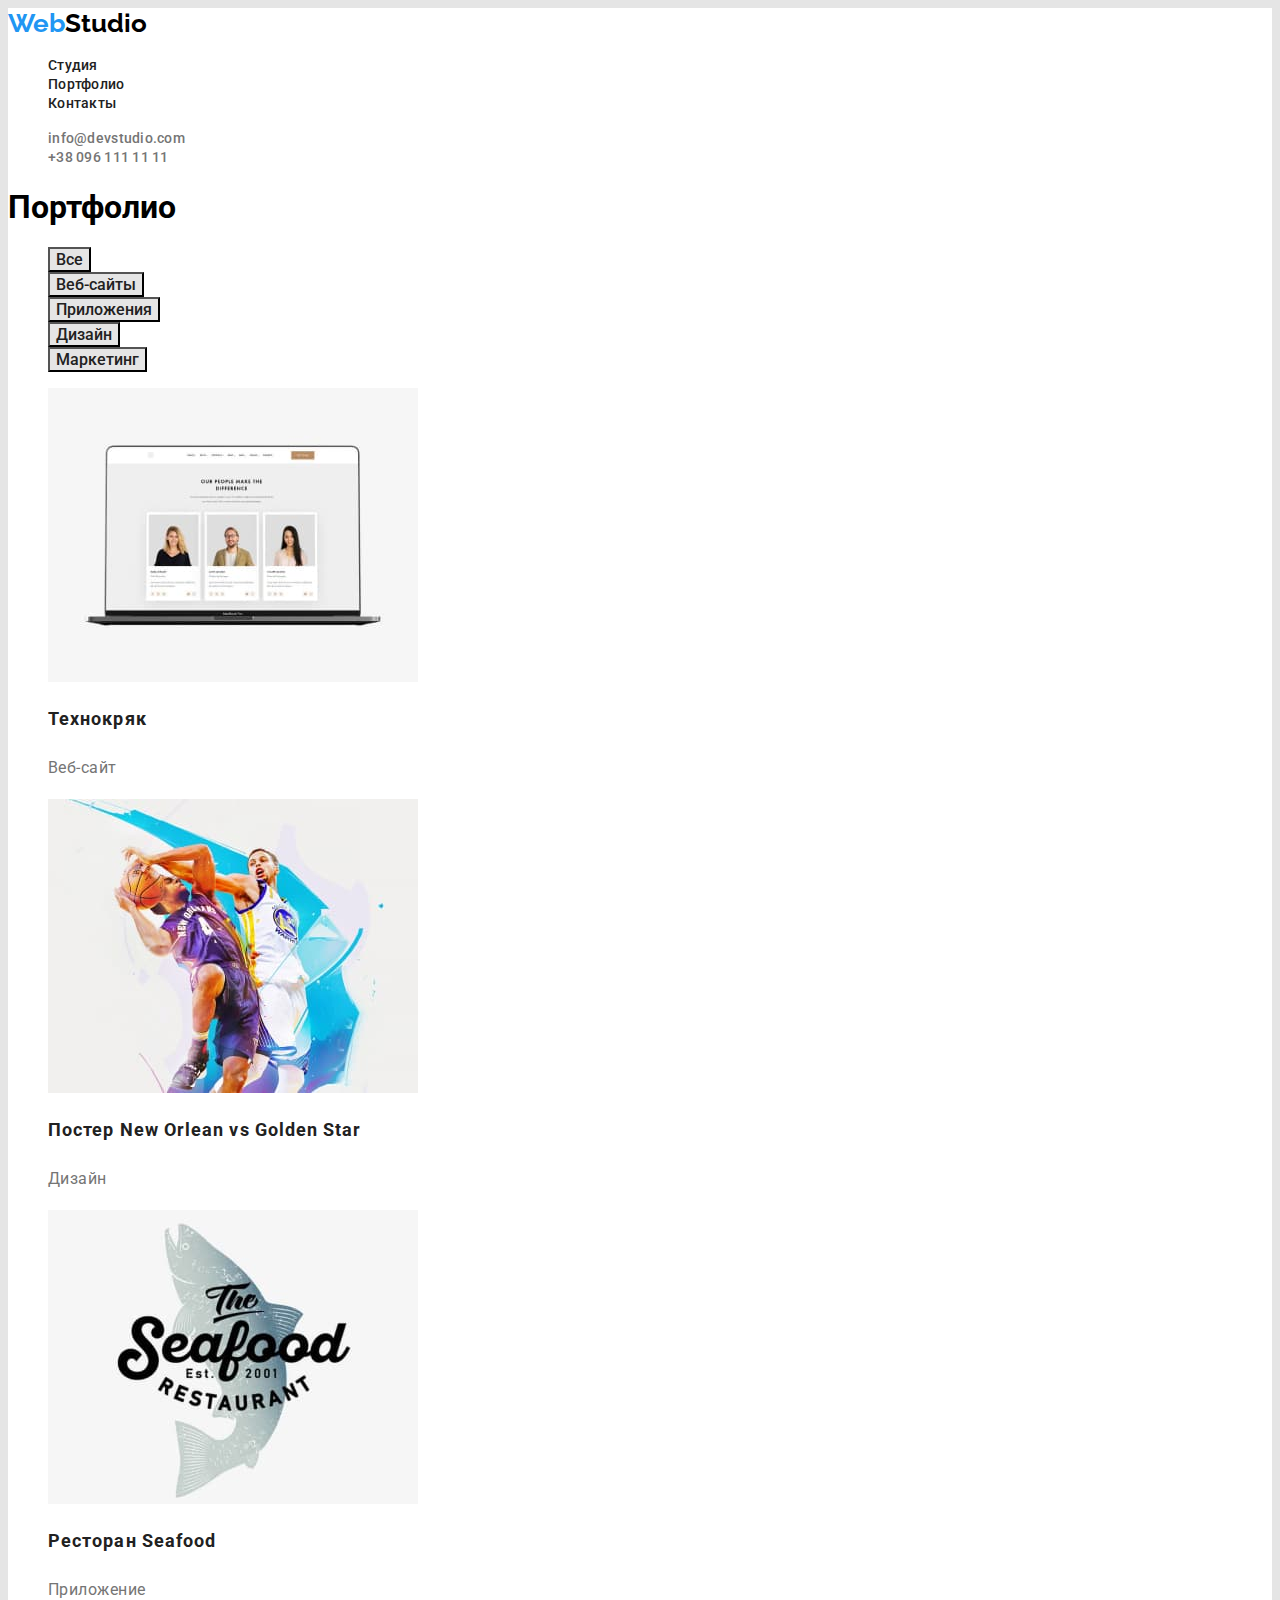
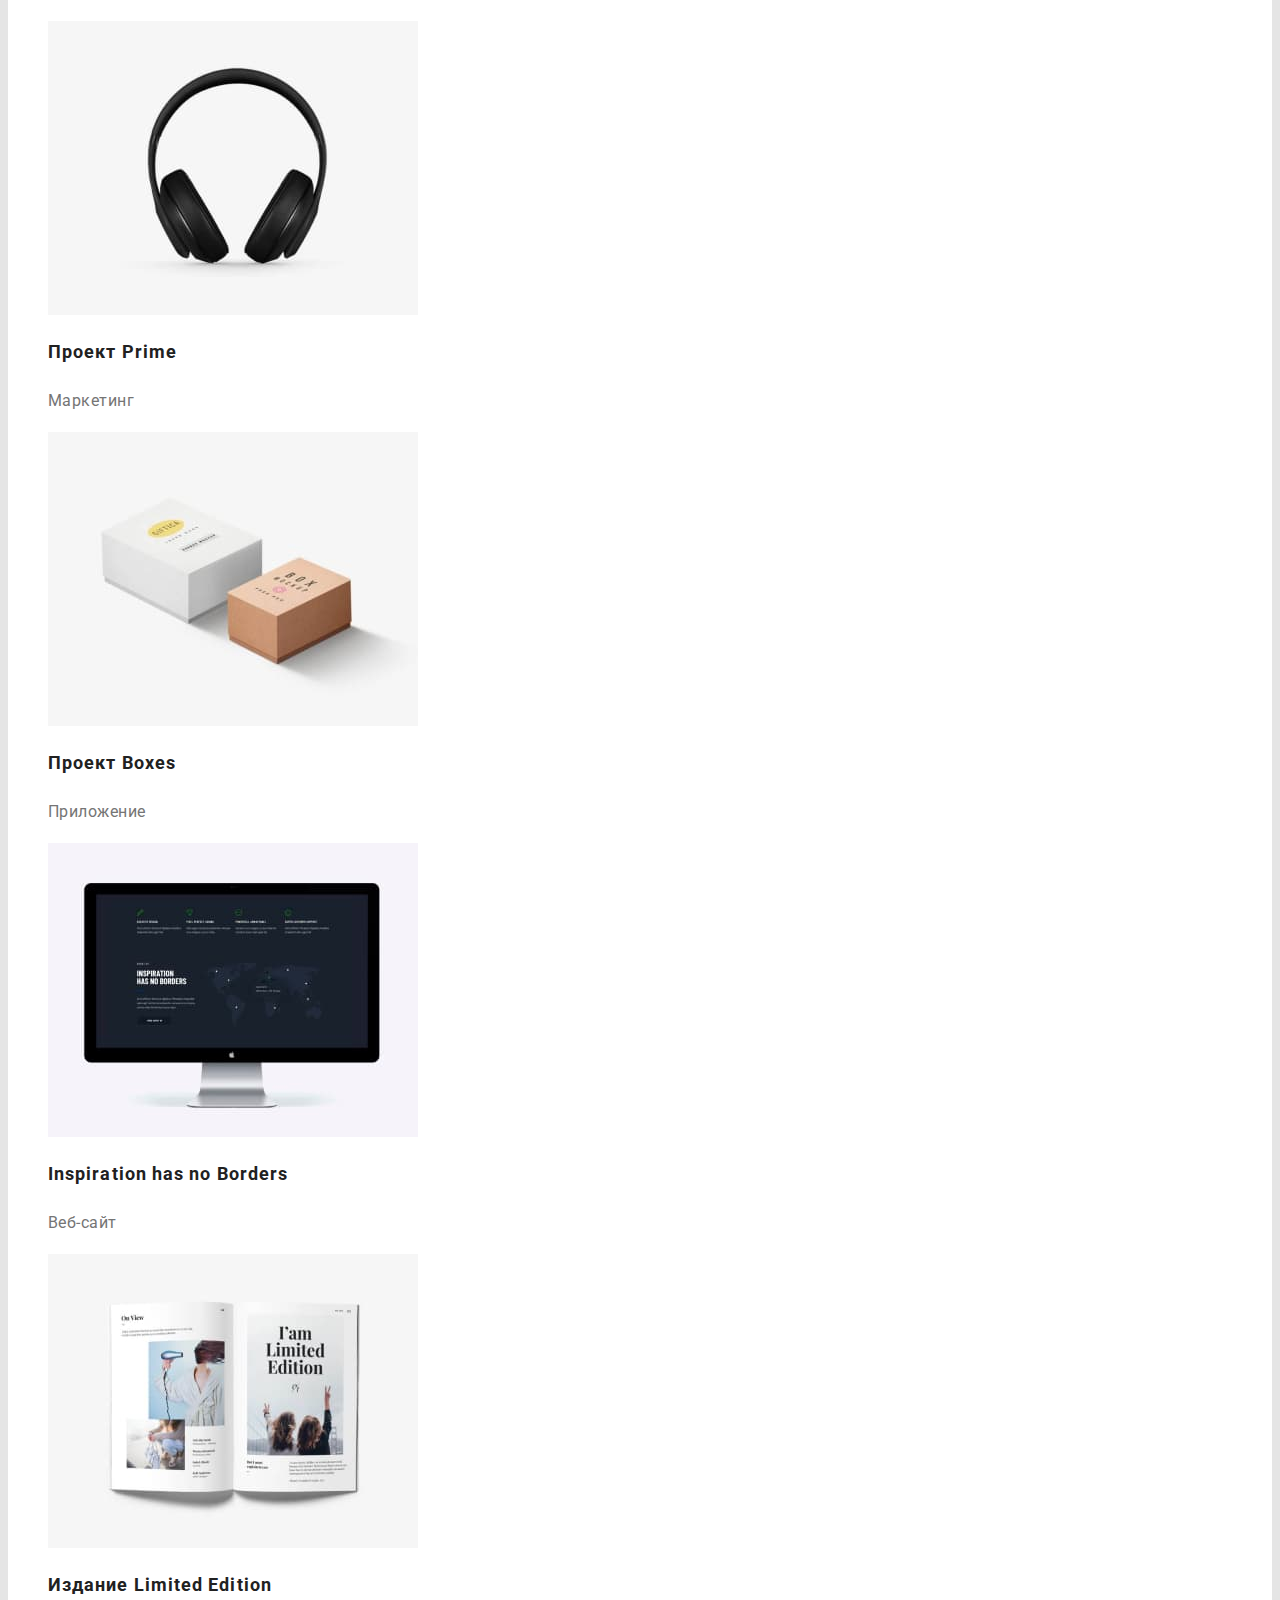
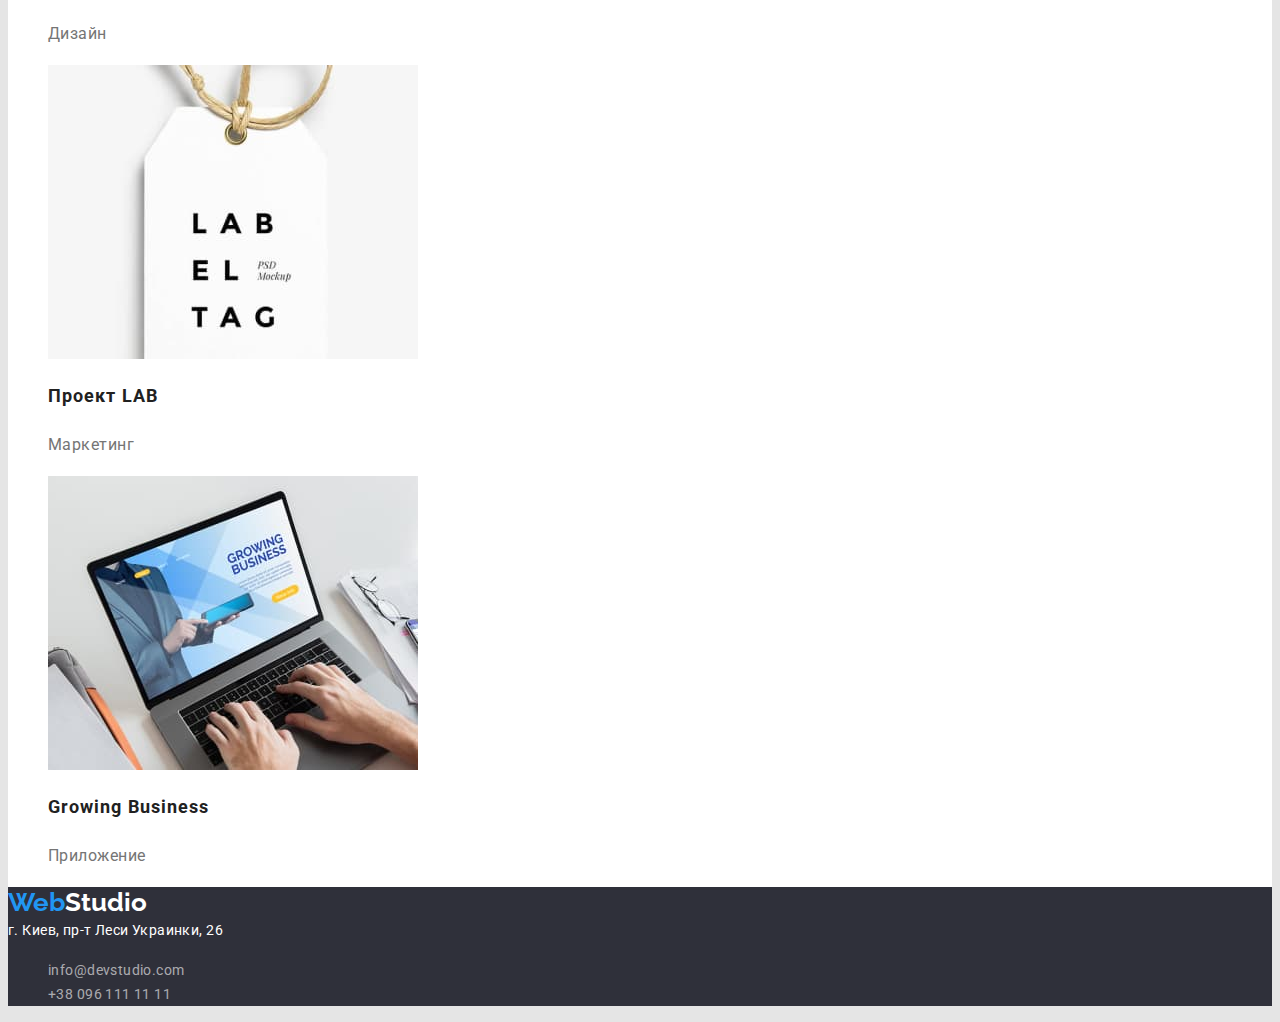
==== portfolio.html @ 90ba11d6 "hw-3" ====
<!DOCTYPE html>
<html lang="ru">

<head>
    <meta charset="UTF-8">
    <meta http-equiv="X-UA-Compatible" content="IE=edge">
    <meta name="viewport" content="width=device-width, initial-scale=1.0">
    <link rel="preconnect" href="https://fonts.googleapis.com">
    <link rel="preconnect" href="https://fonts.gstatic.com" crossorigin>
    <link href="https://fonts.googleapis.com/css2?family=Raleway:wght@700&family=Roboto:wght@400;500;700;900&display=swap"
        rel="stylesheet">
    <link rel="stylesheet" href="./css/styles.css">
    <title>Portfolio</title>
</head>

<body>

    <header>
        <nav>
            <a class="logo" href="./index.html">Web<span class="logo-1">Studio</span></a>

            <ul class="nav">
                <li> <a class="nav-link" href="./index.html">Студия</a> </li>
                <li> <a class="nav-link" href="./portfolio.html">Портфолио</a> </li>
                <li> <a class="nav-link" href="">Контакты</a> </li>
            </ul>
        </nav>

        <ul>
            <li>
                <a class="head-contacts" href="mailto:info@devstudio.com">info@devstudio.com</a>
            </li>
            <li>
                <a class="head-contacts" href="tel:+380961111111">+38 096 111 11 11</a>
            </li>
        </ul>
    </header>

    <main>
        <section>
            <h1>Портфолио</h1>
            
            <!-- Фильтры -->
            <ul>
                <li>
                    <button class="filter-btn" type="button">Все</button>
                </li>
                <li>
                    <button class="filter-btn" type="button">Веб-сайты</button>
                </li>
                <li>
                    <button class="filter-btn" type="button">Приложения</button>
                </li>
                <li>
                    <button class="filter-btn" type="button">Дизайн</button>
                </li>
                <li>
                    <button class="filter-btn" type="button">Маркетинг</button>
                </li>
            </ul>
            
            <!-- Список работ -->
            <ul>
                <li>
                    <img src="./img/project-1.jpg" alt="Технокряк" width="370">
                    <h2 class="port-title">Технокряк</h2>
                    <p class="port-text">Веб-сайт</p>
                </li>
                <li>
                    <img src="./img/project-2.jpg" alt="Постер New Orlean vs Golden Star" width="370">
                    <h2 class="port-title">Постер New Orlean vs Golden Star</h2>
                    <p class="port-text">Дизайн</p>
                </li>
                <li>
                    <img src="./img/project-3.jpg" alt="Ресторан Seafood" width="370">
                    <h2 class="port-title">Ресторан Seafood</h2>
                    <p class="port-text">Приложение</p>
                </li>
                <li>
                    <img src="./img/project-4.jpg" alt="Проект Prime" width="370">
                    <h2 class="port-title">Проект Prime</h2>
                    <p class="port-text">Маркетинг</p>
                </li>
                <li>
                    <img src="./img/project-5.jpg" alt="Проект Boxes" width="370">
                    <h2 class="port-title">Проект Boxes</h2>
                    <p class="port-text">Приложение</p>
                </li>
                <li>
                    <img src="./img/project-6.jpg" alt="Inspiration has no Borders" width="370">
                    <h2 class="port-title">Inspiration has no Borders</h2>
                    <p class="port-text">Веб-сайт</p>
                </li>
                <li>
                    <img src="./img/project-7.jpg" alt="Издание Limited Edition" width="370">
                    <h2 class="port-title">Издание Limited Edition</h2>
                    <p class="port-text">Дизайн</p>
                </li>
                <li>
                    <img src="./img/project-8.jpg" alt="Проект LAB" width="370">
                    <h2 class="port-title">Проект LAB</h2>
                    <p class="port-text">Маркетинг</p>
                </li>
                <li>
                    <img src="./img/project-9.jpg" alt="Growing Business" width="370">
                    <h2 class="port-title">Growing Business</h2>
                    <p class="port-text">Приложение</p>
                </li>
            </ul>
        </section>
    </main>

    <footer>
        <a class="logo" href="">Web<span class="logo-2">Studio</span></a>
        <address class="foot-adr">
            г. Киев, пр-т Леси Украинки, 26
        </address>
        <ul>
            <li>
                <a class="foot-cont" href="mailto:info@devstudio.com">info@devstudio.com</a>
            </li>
            <li>
                <a class="foot-cont" href="tel:+380961111111">+38 096 111 11 11</a>
            </li>
        </ul>
    </footer>

</body>

</html>
---- css/styles.css ----
/* Основные цвета:
- Задний фон - #e5e5e5
- Передний фон - #F5F4FA
- Шапка, текст на баннер, адрес, лого в футере - #FFFFFF
- Футер - #2F303A
- Основной текст - #757575
- Текст кнопок, подзаголовков - #212121
- Активные кнопки, лого - #2196F3
- Лого в шапке #000000
- Контакты в футере - rgba(255, 255, 255, 0,6)
*/

:root {
  --background-color: #e5e5e5;
  --foreground-color: #f5f4fa;
  --header-color: #ffffff;
  --footer-color: #2f303a;
  --text-1-color: #757575;
  --text-2-color: #212121;
  --active-btn-color: #2196f3;
  --logo-color: #000000;
}
html {
  background-color: var(--background-color);
}
body {
  background-color: var(--header-color);
  font-family: Roboto, sans-serif;
}

ul {
  list-style: none;
}

/* ШАПКА */

header {
  background-color: var(--header-color);
}

/* logo */

.logo {
  color: var(--active-btn-color);
  font-family: raleway;
  font-weight: 700;
  font-size: 26px;
  text-decoration: none;
  line-height: 1.2;
}

.logo-1 {
  color: var(--logo-color);
}

.logo-2 {
  color: var(--header-color);
}

/* nav */
.nav-link {
  font-weight: 500;
  font-size: 14px;
  line-height: 16px;
  letter-spacing: 0.02em;
  color: var(--text-2-color);
  text-decoration: none;
}
.nav-link:hover,
.nav-link:focus {
  color: var(--active-btn-color);
}

/* contacts */
.head-contacts {
  font-weight: 500;
  font-size: 14px;
  line-height: 16px;
  letter-spacing: 0.02em;
  text-decoration: none;
  color: var(--text-1-color);
}

.head-contacts:hover,
.head-contacts:focus {
  color: var(--active-btn-color);
}

/* БАННЕР */
.main {
  background-color: #2f303a;
}

.main-title {
  font-weight: 900;
  font-size: 44px;
  line-height: 60px;
  text-align: center;
  letter-spacing: 0.06em;
  text-transform: uppercase;
  color: var(--header-color);
}

.main-title-btn {
  font-family: Roboto;
  font-weight: 700;
  font-size: 16px;
  line-height: 30px;
  letter-spacing: 0.06em;
  color: #ffffff;
  background-color: #2196f3;
}

/* Чем мы лучше */

.title-2 {
  font-weight: 700;
  font-size: 36px;
  line-height: 42px;
  text-align: center;
  letter-spacing: 0.03em;
  color: #212121;
}

.title-3 {
  font-weight: 700;
  font-size: 14px;
  line-height: 16px;
  letter-spacing: 0.03em;
  text-transform: uppercase;
  color: #212121;
}

.text-1 {
  font-size: 14px;
  line-height: 24px;
  letter-spacing: 0.03em;
  color: rgba(117, 117, 117, 1);
}

/* КОМАНДА */
.team {
  background-color: var(--foreground-color);
}
.name {
  font-weight: 500;
  font-size: 16px;
  line-height: 19px;
  letter-spacing: 0.03em;
  color: #212121;
}

.prof {
  font-size: 16px;
  line-height: 19px;
  letter-spacing: 0.03em;
  color: rgba(117, 117, 117, 1);
}

/* ФУТЕР */
footer {
  background-color: var(--footer-color);
}
.foot-adr {
  font-size: 14px;
  line-height: 24px;
  letter-spacing: 0.03em;
  font-style: normal;
  color: #ffffff;
}

.foot-cont {
  font-size: 14px;
  line-height: 24px;
  letter-spacing: 0.03em;
  text-decoration: none;
  color: rgba(255, 255, 255, 0.6);
}

/* ПОРТФОЛИО */

.filter-btn {
  background-color: var(--background-color);
  color: var(--text-2-color);
  font-family: inherit;
  font-weight: 500;
  font-size: 16px;
}

.filter-btn:focus,
.filter-btn:hover {
  background-color: var(--active-btn-color);
  color: var(--header-color);
}
.port-title {
  font-weight: 700;
  font-size: 18px;
  line-height: 36px;
  letter-spacing: 0.06em;
  color: #212121;
}
.port-text {
  font-size: 16px;
  line-height: 30px;
  letter-spacing: 0.03em;
  color: #757575;
}
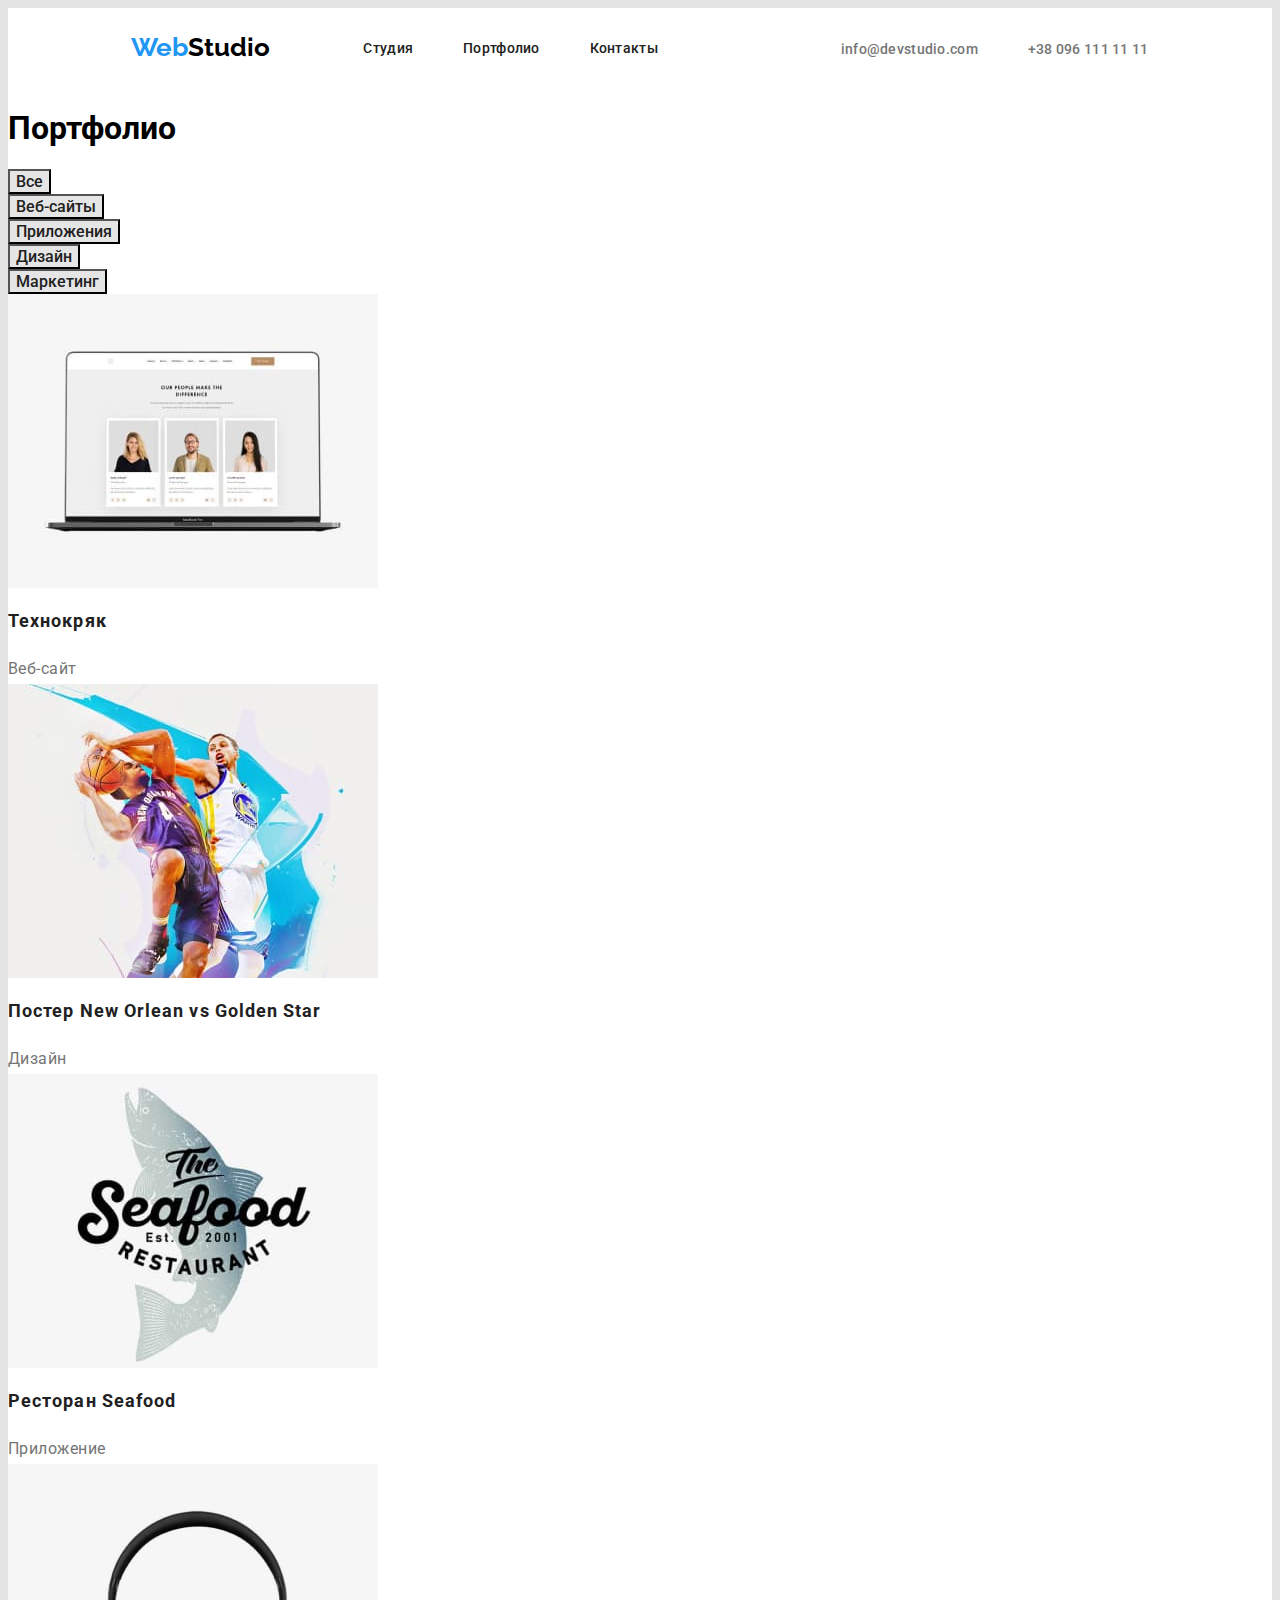
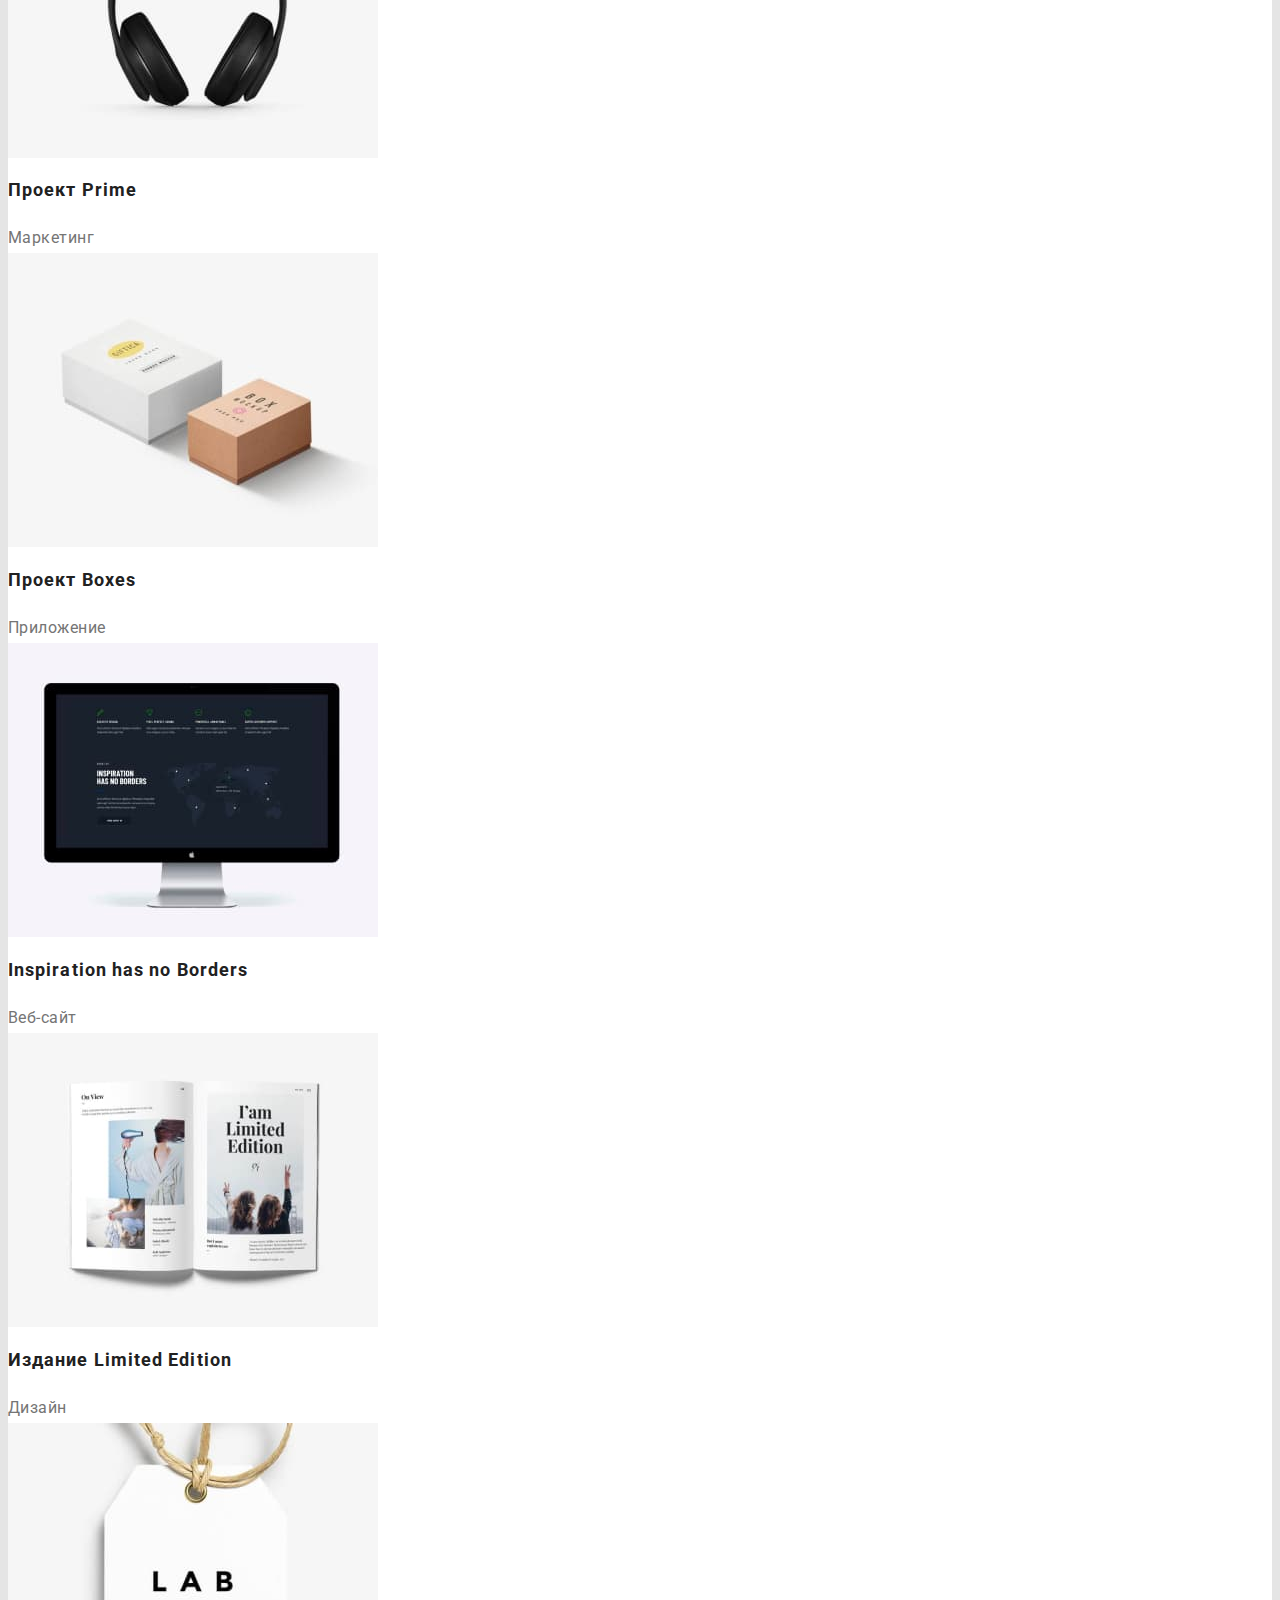
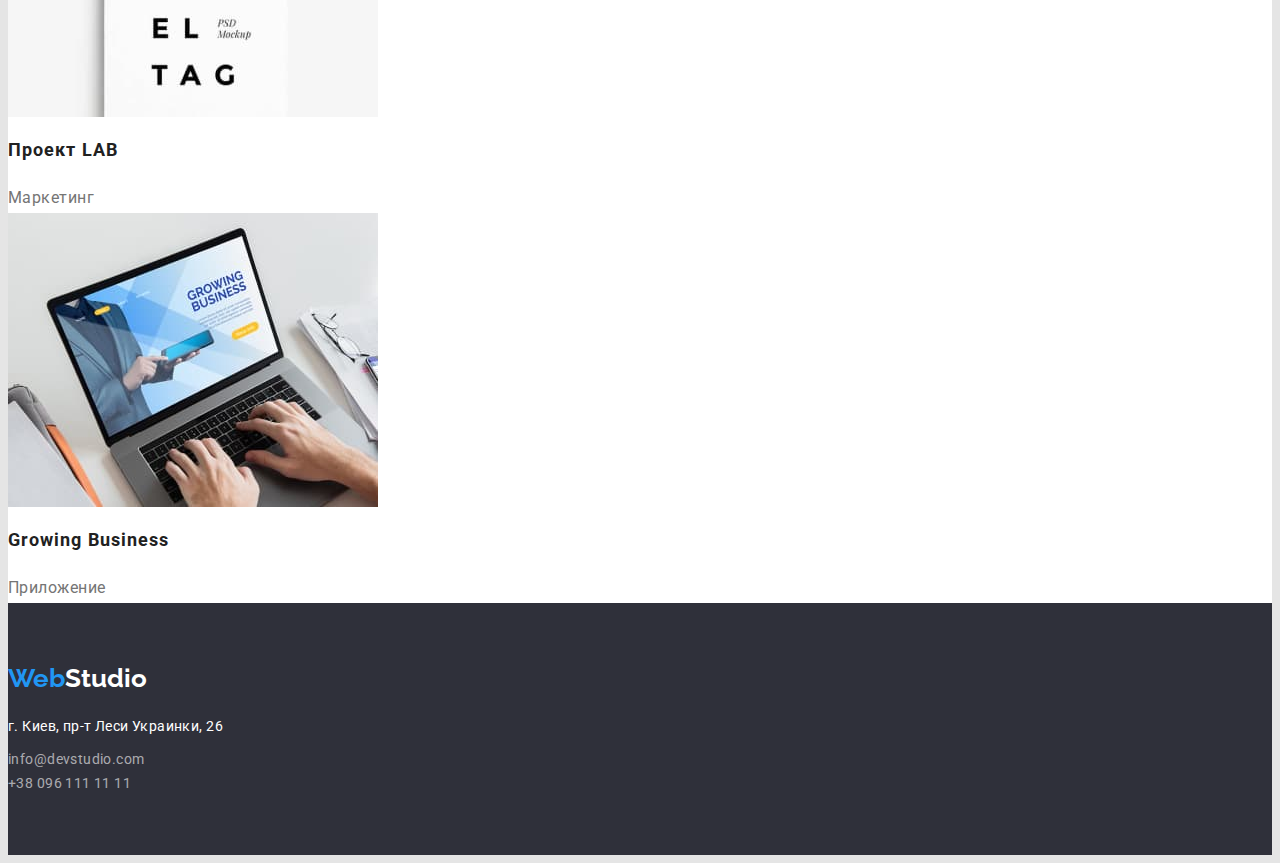
==== commit 11512852: "+index css" ====
--- a/portfolio.html
+++ b/portfolio.html
@@ -16,24 +16,26 @@
 <body>
 
     <header>
-        <nav>
-            <a class="logo" href="./index.html">Web<span class="logo-1">Studio</span></a>
+        <div class="container main-nav">
+            <nav class="head-nav">
+                <a class="logo" href="./index.html">Web<span class="logo-1">Studio</span></a>
 
-            <ul class="nav">
-                <li> <a class="nav-link" href="./index.html">Студия</a> </li>
-                <li> <a class="nav-link" href="./portfolio.html">Портфолио</a> </li>
-                <li> <a class="nav-link" href="">Контакты</a> </li>
+                <ul class="nav">
+                    <li> <a class="nav-link" href="./index.html">Студия</a> </li>
+                    <li> <a class="nav-link" href="./portfolio.html">Портфолио</a> </li>
+                    <li> <a class="nav-link" href="">Контакты</a> </li>
+                </ul>
+            </nav>
+
+            <ul class="contacts">
+                <li>
+                    <a class="head-contacts" href="mailto:info@devstudio.com">info@devstudio.com</a>
+                </li>
+                <li>
+                    <a class="head-contacts" href="tel:+380961111111">+38 096 111 11 11</a>
+                </li>
             </ul>
-        </nav>
-
-        <ul>
-            <li>
-                <a class="head-contacts" href="mailto:info@devstudio.com">info@devstudio.com</a>
-            </li>
-            <li>
-                <a class="head-contacts" href="tel:+380961111111">+38 096 111 11 11</a>
-            </li>
-        </ul>
+        </div>
     </header>
 
     <main>
--- a/css/styles.css
+++ b/css/styles.css
@@ -30,6 +30,33 @@
 
 ul {
   list-style: none;
+  padding: 0px;
+  margin: 0px;
+}
+
+.section {
+  padding-top: 94px;
+  padding-bottom: 94px;
+}
+
+.container {
+  margin-left: auto;
+  margin-right: auto;
+
+  padding-left: 15px;
+  padding-right: 15px;
+
+  width: 1200px;
+}
+
+img {
+  display: block;
+  max-width: 100%;
+  height: auto;
+}
+
+p {
+  margin: 0;
 }
 
 /* ШАПКА */
@@ -38,9 +65,17 @@
   background-color: var(--header-color);
 }
 
+.main-nav {
+  display: flex;
+  align-items: center;
+  justify-content: space-around;
+}
+
 /* logo */
 
 .logo {
+  /* margin-left: 215px; */
+
   color: var(--active-btn-color);
   font-family: raleway;
   font-weight: 700;
@@ -58,7 +93,22 @@
 }
 
 /* nav */
+.head-nav {
+  display: flex;
+  align-items: center;
+}
+.nav {
+  display: flex;
+  margin-top: 0;
+  margin-bottom: 0;
+  margin-left: 93px;
+}
+
 .nav-link {
+  display: block;
+  padding-top: 32px;
+  padding-bottom: 32px;
+
   font-weight: 500;
   font-size: 14px;
   line-height: 16px;
@@ -66,12 +116,22 @@
   color: var(--text-2-color);
   text-decoration: none;
 }
+
 .nav-link:hover,
 .nav-link:focus {
   color: var(--active-btn-color);
 }
 
+.nav li:not(:last-child),
+.contacts li:not(:last-child) {
+  margin-right: 50px;
+}
+
 /* contacts */
+.contacts {
+  display: flex;
+}
+
 .head-contacts {
   font-weight: 500;
   font-size: 14px;
@@ -87,11 +147,19 @@
 }
 
 /* БАННЕР */
+
 .main {
   background-color: #2f303a;
+  margin-bottom: 0px;
+  padding-top: 200px;
+  padding-bottom: 200px;
+  text-align: center;
 }
 
 .main-title {
+  margin-top: 0;
+  margin-bottom: 30px;
+
   font-weight: 900;
   font-size: 44px;
   line-height: 60px;
@@ -102,6 +170,13 @@
 }
 
 .main-title-btn {
+  cursor: pointer;
+  border-radius: 4px;
+  border: 0;
+
+  width: 200px;
+  height: 50px;
+
   font-family: Roboto;
   font-weight: 700;
   font-size: 16px;
@@ -111,7 +186,14 @@
   background-color: #2196f3;
 }
 
-/* Чем мы лучше */
+/* Чем мы лучше/Что делаем  */
+.pluses {
+  display: flex;
+}
+
+.pluses li:not(:last-child) {
+  margin-right: 30px;
+}
 
 .title-2 {
   font-weight: 700;
@@ -120,6 +202,17 @@
   text-align: center;
   letter-spacing: 0.03em;
   color: #212121;
+
+  margin-top: 0;
+  margin-bottom: 50px;
+}
+
+.none {
+  display: none;
+}
+
+.sect-2 {
+  padding-top: 0px;
 }
 
 .title-3 {
@@ -138,6 +231,13 @@
   color: rgba(117, 117, 117, 1);
 }
 
+.work {
+  display: flex;
+}
+
+.work li:not(:last-child) {
+  margin-right: 30px;
+}
 /* КОМАНДА */
 .team {
   background-color: var(--foreground-color);
@@ -148,6 +248,9 @@
   line-height: 19px;
   letter-spacing: 0.03em;
   color: #212121;
+
+  margin-top: 30px;
+  margin-bottom: 10px;
 }
 
 .prof {
@@ -155,11 +258,32 @@
   line-height: 19px;
   letter-spacing: 0.03em;
   color: rgba(117, 117, 117, 1);
+
+  margin-bottom: 30px;
+}
+
+.team-list {
+  display: flex;
+}
+
+.team-list li:not(:last-child) {
+  margin-right: 30px;
+}
+
+.team-list li {
+  text-align: center;
+  border-radius: 0px 0px 4px 4px;
+
+  background: #ffffff;
+  box-shadow: 0px 1px 3px rgba(0, 0, 0, 0.12), 0px 1px 1px rgba(0, 0, 0, 0.14),
+    0px 2px 1px rgba(0, 0, 0, 0.2);
 }
 
 /* ФУТЕР */
 footer {
   background-color: var(--footer-color);
+  padding-top: 60px;
+  padding-bottom: 60px;
 }
 .foot-adr {
   font-size: 14px;
@@ -167,6 +291,9 @@
   letter-spacing: 0.03em;
   font-style: normal;
   color: #ffffff;
+
+  margin-top: 20px;
+  margin-bottom: 9px;
 }
 
 .foot-cont {
@@ -175,6 +302,10 @@
   letter-spacing: 0.03em;
   text-decoration: none;
   color: rgba(255, 255, 255, 0.6);
+}
+
+.mail-foot {
+  padding-bottom: 9px;
 }
 
 /* ПОРТФОЛИО */
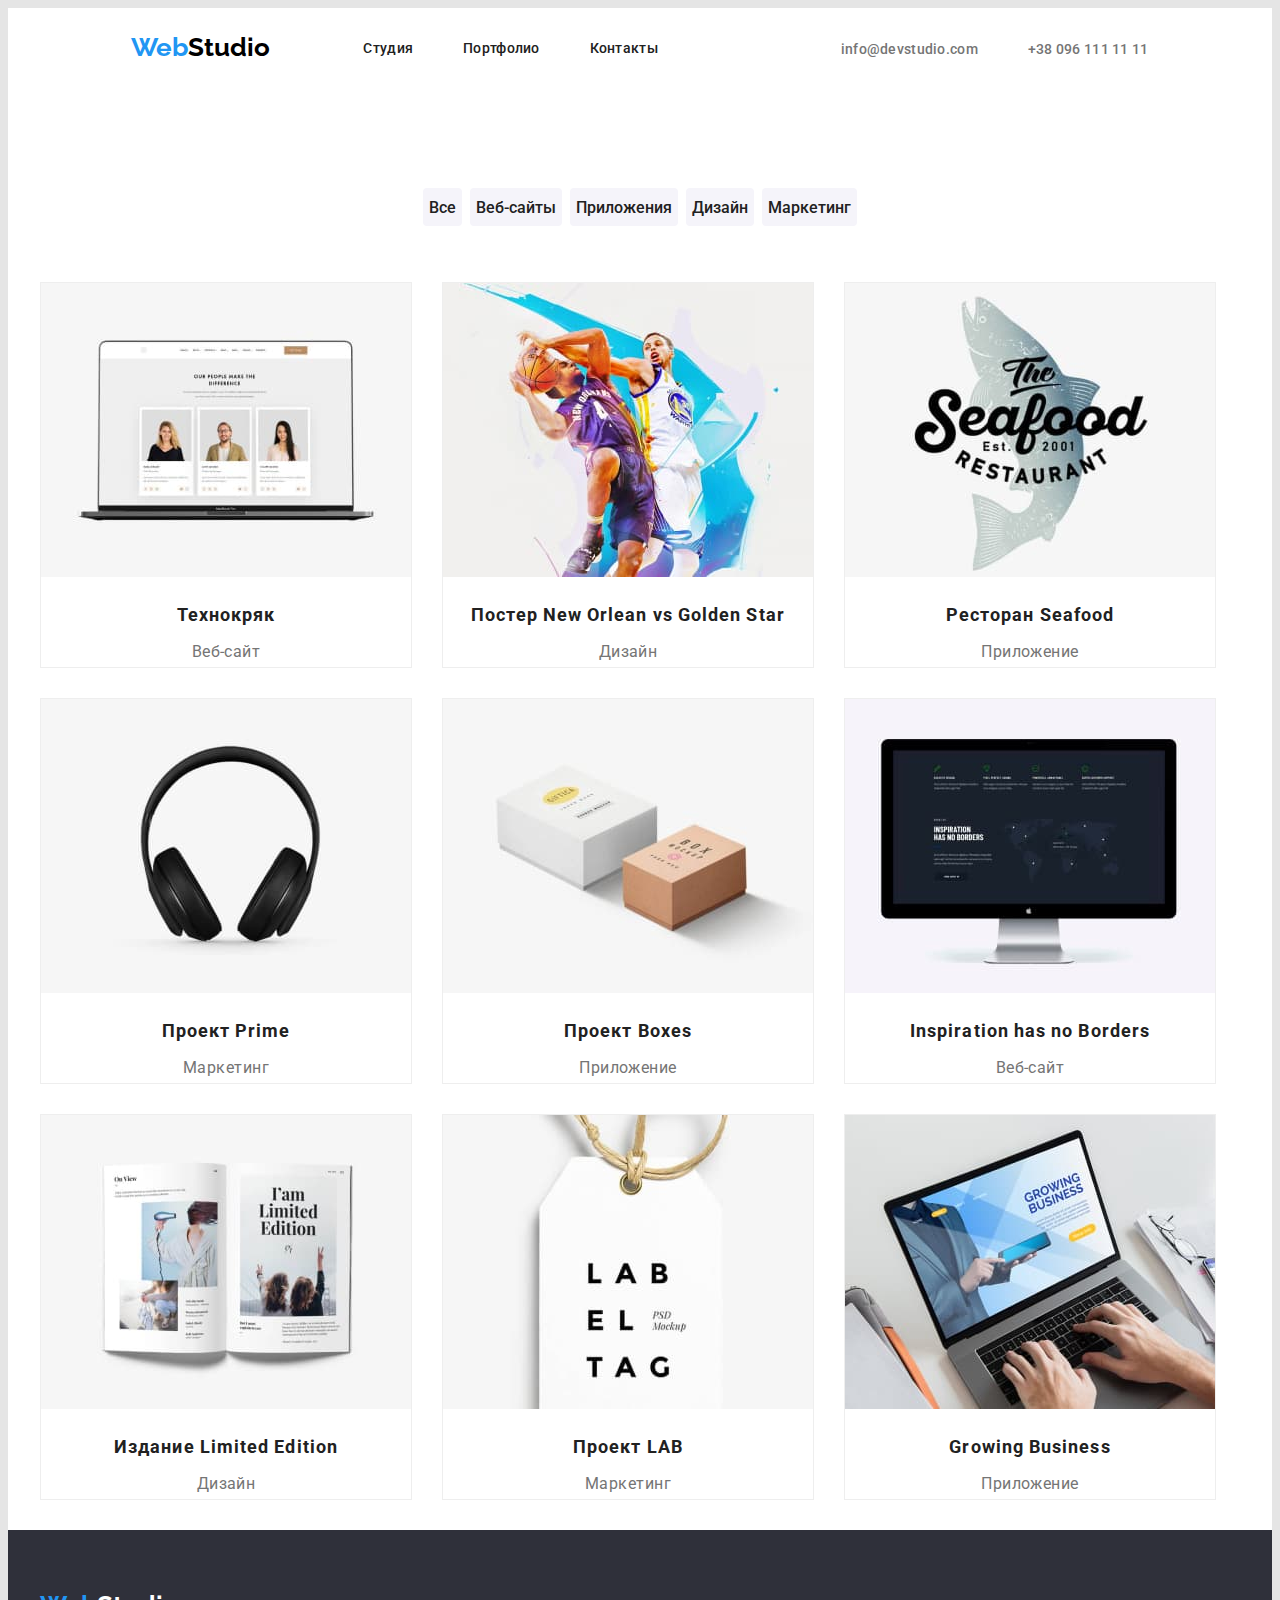
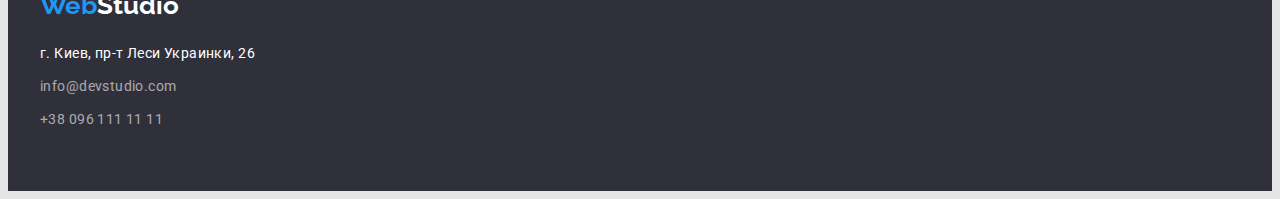
==== commit 7cdb5c8e: "+portfolio scc" ====
--- a/portfolio.html
+++ b/portfolio.html
@@ -39,92 +39,96 @@
     </header>
 
     <main>
-        <section>
-            <h1>Портфолио</h1>
-            
-            <!-- Фильтры -->
-            <ul>
-                <li>
-                    <button class="filter-btn" type="button">Все</button>
-                </li>
-                <li>
-                    <button class="filter-btn" type="button">Веб-сайты</button>
-                </li>
-                <li>
-                    <button class="filter-btn" type="button">Приложения</button>
-                </li>
-                <li>
-                    <button class="filter-btn" type="button">Дизайн</button>
-                </li>
-                <li>
-                    <button class="filter-btn" type="button">Маркетинг</button>
-                </li>
-            </ul>
-            
-            <!-- Список работ -->
-            <ul>
-                <li>
-                    <img src="./img/project-1.jpg" alt="Технокряк" width="370">
-                    <h2 class="port-title">Технокряк</h2>
-                    <p class="port-text">Веб-сайт</p>
-                </li>
-                <li>
-                    <img src="./img/project-2.jpg" alt="Постер New Orlean vs Golden Star" width="370">
-                    <h2 class="port-title">Постер New Orlean vs Golden Star</h2>
-                    <p class="port-text">Дизайн</p>
-                </li>
-                <li>
-                    <img src="./img/project-3.jpg" alt="Ресторан Seafood" width="370">
-                    <h2 class="port-title">Ресторан Seafood</h2>
-                    <p class="port-text">Приложение</p>
-                </li>
-                <li>
-                    <img src="./img/project-4.jpg" alt="Проект Prime" width="370">
-                    <h2 class="port-title">Проект Prime</h2>
-                    <p class="port-text">Маркетинг</p>
-                </li>
-                <li>
-                    <img src="./img/project-5.jpg" alt="Проект Boxes" width="370">
-                    <h2 class="port-title">Проект Boxes</h2>
-                    <p class="port-text">Приложение</p>
-                </li>
-                <li>
-                    <img src="./img/project-6.jpg" alt="Inspiration has no Borders" width="370">
-                    <h2 class="port-title">Inspiration has no Borders</h2>
-                    <p class="port-text">Веб-сайт</p>
-                </li>
-                <li>
-                    <img src="./img/project-7.jpg" alt="Издание Limited Edition" width="370">
-                    <h2 class="port-title">Издание Limited Edition</h2>
-                    <p class="port-text">Дизайн</p>
-                </li>
-                <li>
-                    <img src="./img/project-8.jpg" alt="Проект LAB" width="370">
-                    <h2 class="port-title">Проект LAB</h2>
-                    <p class="port-text">Маркетинг</p>
-                </li>
-                <li>
-                    <img src="./img/project-9.jpg" alt="Growing Business" width="370">
-                    <h2 class="port-title">Growing Business</h2>
-                    <p class="port-text">Приложение</p>
-                </li>
-            </ul>
+        <section class="part-sect">
+            <div class="container">
+                <h1 class="portfolio_title">Портфолио</h1>
+                
+                <!-- Фильтры -->
+                <ul class="filters">
+                    <li>
+                        <button class="filter-btn" type="button">Все</button>
+                    </li>
+                    <li>
+                        <button class="filter-btn" type="button">Веб-сайты</button>
+                    </li>
+                    <li>
+                        <button class="filter-btn" type="button">Приложения</button>
+                    </li>
+                    <li>
+                        <button class="filter-btn" type="button">Дизайн</button>
+                    </li>
+                    <li>
+                        <button class="filter-btn" type="button">Маркетинг</button>
+                    </li>
+                </ul>
+                
+                <!-- Список работ -->
+                <ul class="cards">
+                    <li>
+                        <img src="./img/project-1.jpg" alt="Технокряк" width="370">
+                        <h2 class="port-title">Технокряк</h2>
+                        <p class="port-text">Веб-сайт</p>
+                    </li>
+                    <li>
+                        <img src="./img/project-2.jpg" alt="Постер New Orlean vs Golden Star" width="370">
+                        <h2 class="port-title">Постер New Orlean vs Golden Star</h2>
+                        <p class="port-text">Дизайн</p>
+                    </li>
+                    <li>
+                        <img src="./img/project-3.jpg" alt="Ресторан Seafood" width="370">
+                        <h2 class="port-title">Ресторан Seafood</h2>
+                        <p class="port-text">Приложение</p>
+                    </li>
+                    <li>
+                        <img src="./img/project-4.jpg" alt="Проект Prime" width="370">
+                        <h2 class="port-title">Проект Prime</h2>
+                        <p class="port-text">Маркетинг</p>
+                    </li>
+                    <li>
+                        <img src="./img/project-5.jpg" alt="Проект Boxes" width="370">
+                        <h2 class="port-title">Проект Boxes</h2>
+                        <p class="port-text">Приложение</p>
+                    </li>
+                    <li>
+                        <img src="./img/project-6.jpg" alt="Inspiration has no Borders" width="370">
+                        <h2 class="port-title">Inspiration has no Borders</h2>
+                        <p class="port-text">Веб-сайт</p>
+                    </li>
+                    <li>
+                        <img src="./img/project-7.jpg" alt="Издание Limited Edition" width="370">
+                        <h2 class="port-title">Издание Limited Edition</h2>
+                        <p class="port-text">Дизайн</p>
+                    </li>
+                    <li>
+                        <img src="./img/project-8.jpg" alt="Проект LAB" width="370">
+                        <h2 class="port-title">Проект LAB</h2>
+                        <p class="port-text">Маркетинг</p>
+                    </li>
+                    <li>
+                        <img src="./img/project-9.jpg" alt="Growing Business" width="370">
+                        <h2 class="port-title">Growing Business</h2>
+                        <p class="port-text">Приложение</p>
+                    </li>
+                </ul>
+            </div>
         </section>
     </main>
 
     <footer>
-        <a class="logo" href="">Web<span class="logo-2">Studio</span></a>
-        <address class="foot-adr">
-            г. Киев, пр-т Леси Украинки, 26
-        </address>
-        <ul>
-            <li>
-                <a class="foot-cont" href="mailto:info@devstudio.com">info@devstudio.com</a>
-            </li>
-            <li>
-                <a class="foot-cont" href="tel:+380961111111">+38 096 111 11 11</a>
-            </li>
-        </ul>
+        <div class="container">
+            <a class="logo" href="">Web<span class="logo-2">Studio</span></a>
+            <address class="foot-adr">
+                г. Киев, пр-т Леси Украинки, 26
+            </address>
+            <ul>
+                <li class="mail-foot">
+                    <a class="foot-cont" href="mailto:info@devstudio.com">info@devstudio.com</a>
+                </li>
+                <li>
+                    <a class="foot-cont" href="tel:+380961111111">+38 096 111 11 11</a>
+                </li>
+            </ul>
+        </div>
     </footer>
 
 </body>
--- a/css/styles.css
+++ b/css/styles.css
@@ -309,13 +309,37 @@
 }
 
 /* ПОРТФОЛИО */
+.part-sect {
+  margin-top: 100px;
+}
+
+.portfolio_title {
+  display: none;
+}
+
+/* Фильтры */
+.filters {
+  display: flex;
+  justify-content: center;
+  margin-bottom: 56px;
+}
+
+.filters li:not(:last-child) {
+  margin-right: 8px;
+}
 
 .filter-btn {
-  background-color: var(--background-color);
+  background-color: #f5f4fa;
   color: var(--text-2-color);
   font-family: inherit;
   font-weight: 500;
   font-size: 16px;
+  cursor: pointer;
+
+  border-radius: 4px;
+  border: 0;
+
+  height: 38px;
 }
 
 .filter-btn:focus,
@@ -323,16 +347,42 @@
   background-color: var(--active-btn-color);
   color: var(--header-color);
 }
+
+/* Работы */
+.cards {
+  display: flex;
+  flex-wrap: wrap;
+}
+
+.cards li {
+  background: #ffffff;
+  border: 1px solid #eeeeee;
+  box-sizing: border-box;
+  cursor: pointer;
+
+  margin-right: 30px;
+  margin-bottom: 30px;
+}
+
+.cards li:nth-child(3n) {
+  margin-right: 0;
+}
+
 .port-title {
   font-weight: 700;
   font-size: 18px;
   line-height: 36px;
   letter-spacing: 0.06em;
   color: #212121;
+
+  text-align: center;
+  margin-bottom: 4px;
+  margin-top: 20px;
 }
 .port-text {
   font-size: 16px;
   line-height: 30px;
   letter-spacing: 0.03em;
   color: #757575;
-}
+  text-align: center;
+}
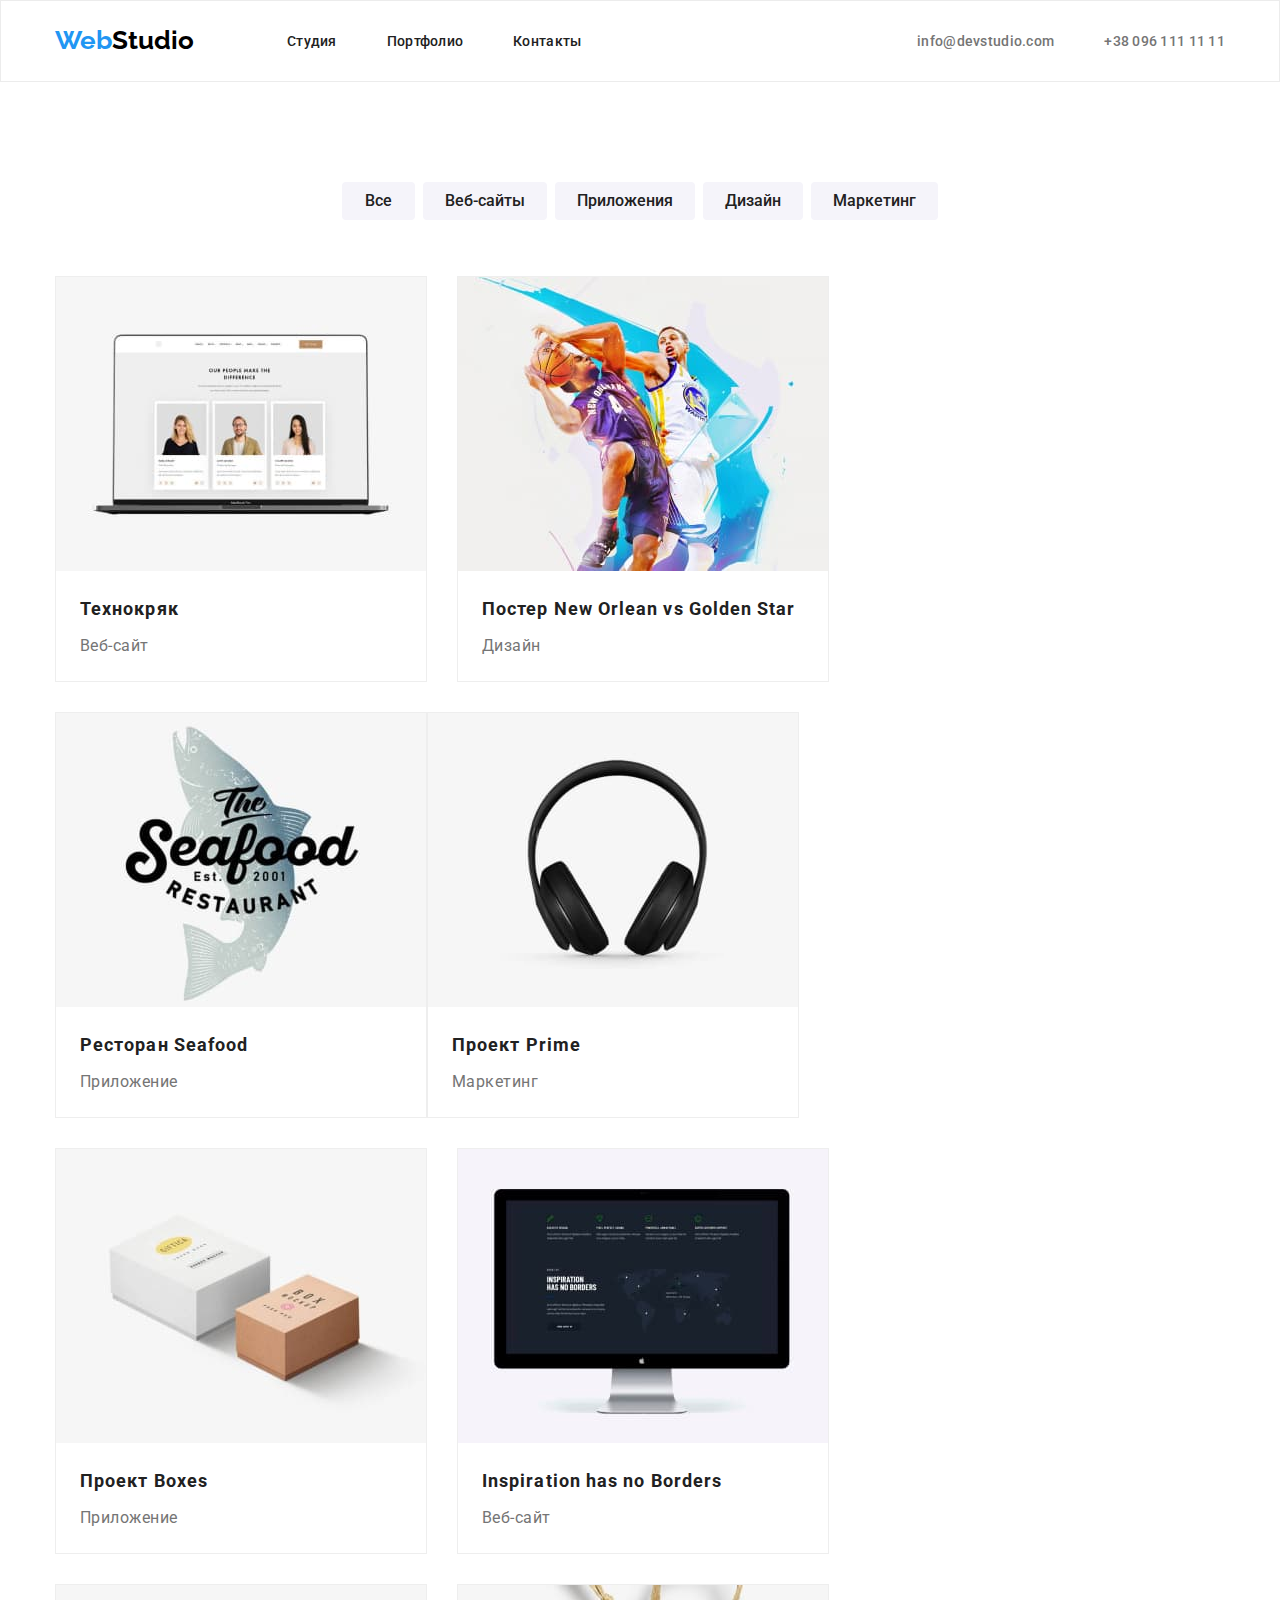
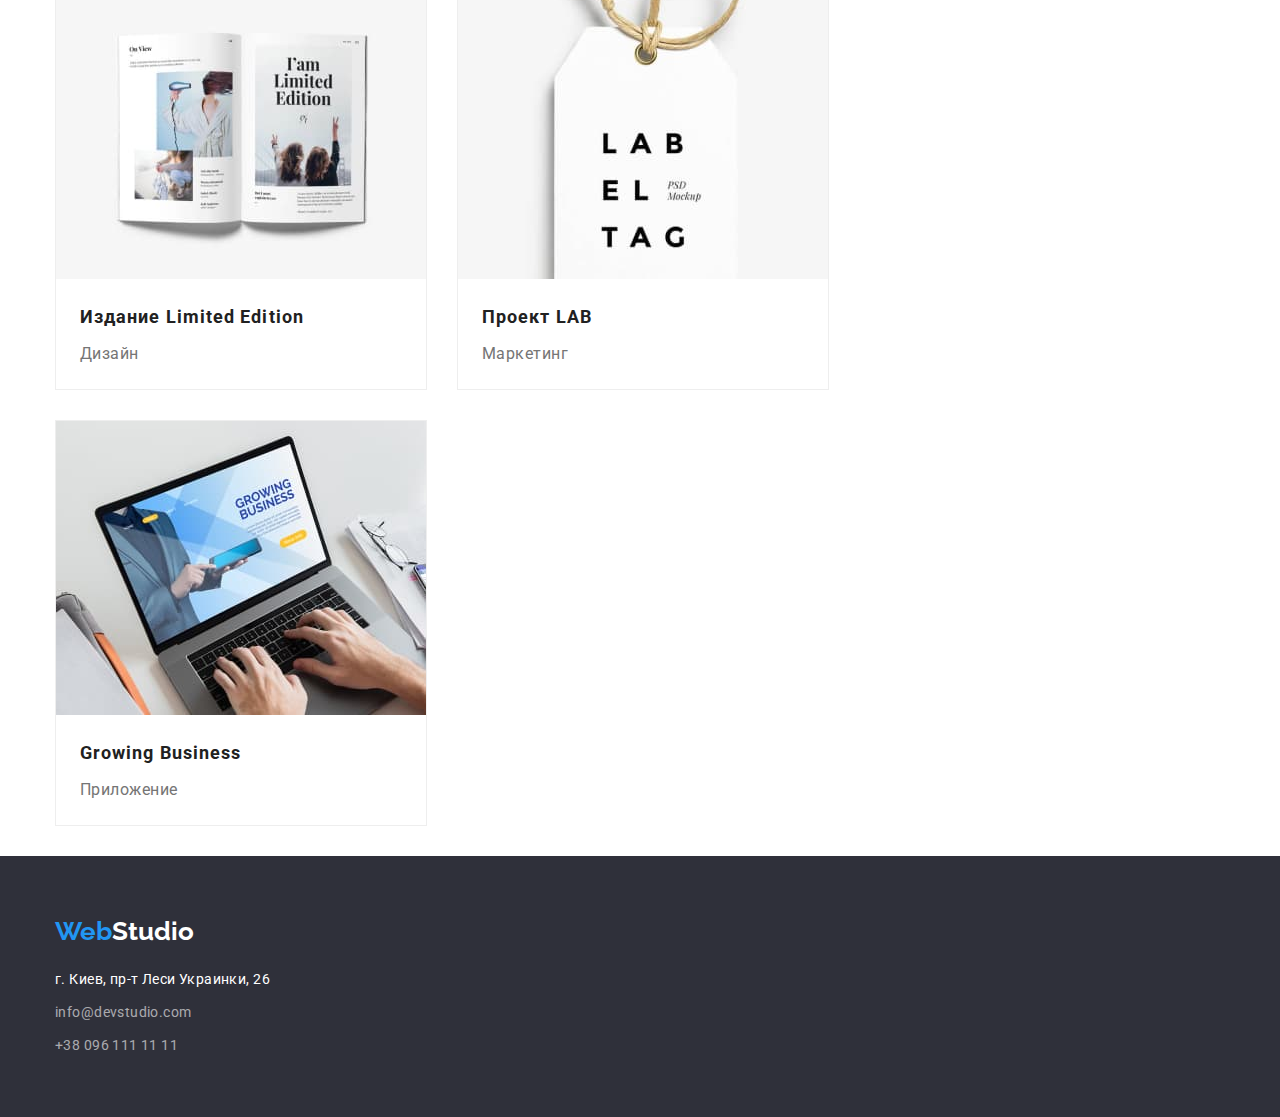
==== commit bec03e16: "+ normalize" ====
--- a/portfolio.html
+++ b/portfolio.html
@@ -9,6 +9,7 @@
     <link rel="preconnect" href="https://fonts.gstatic.com" crossorigin>
     <link href="https://fonts.googleapis.com/css2?family=Raleway:wght@700&family=Roboto:wght@400;500;700;900&display=swap"
         rel="stylesheet">
+    <link rel="stylesheet" href="https://cdnjs.cloudflare.com/ajax/libs/modern-normalize/1.1.0/modern-normalize.min.css">
     <link rel="stylesheet" href="./css/styles.css">
     <title>Portfolio</title>
 </head>
--- a/css/styles.css
+++ b/css/styles.css
@@ -63,19 +63,18 @@
 
 header {
   background-color: var(--header-color);
+  border: 1px solid #ececec;
 }
 
 .main-nav {
   display: flex;
   align-items: center;
-  justify-content: space-around;
+  justify-content: space-between;
 }
 
 /* logo */
 
 .logo {
-  /* margin-left: 215px; */
-
   color: var(--active-btn-color);
   font-family: raleway;
   font-weight: 700;
@@ -184,6 +183,7 @@
   letter-spacing: 0.06em;
   color: #ffffff;
   background-color: #2196f3;
+  box-shadow: 0px 4px 4px rgba(0, 0, 0, 0.15);
 }
 
 /* Чем мы лучше/Что делаем  */
@@ -338,8 +338,10 @@
 
   border-radius: 4px;
   border: 0;
+  padding: 6px 22px;
 
   height: 38px;
+  min-width: 73px;
 }
 
 .filter-btn:focus,
@@ -375,7 +377,9 @@
   letter-spacing: 0.06em;
   color: #212121;
 
-  text-align: center;
+  text-align: left;
+  padding-left: 24px;
+  padding-right: 24px;
   margin-bottom: 4px;
   margin-top: 20px;
 }
@@ -384,5 +388,9 @@
   line-height: 30px;
   letter-spacing: 0.03em;
   color: #757575;
-  text-align: center;
-}
+
+  text-align: left;
+  padding-left: 24px;
+  padding-right: 24px;
+  margin-bottom: 20px;
+}
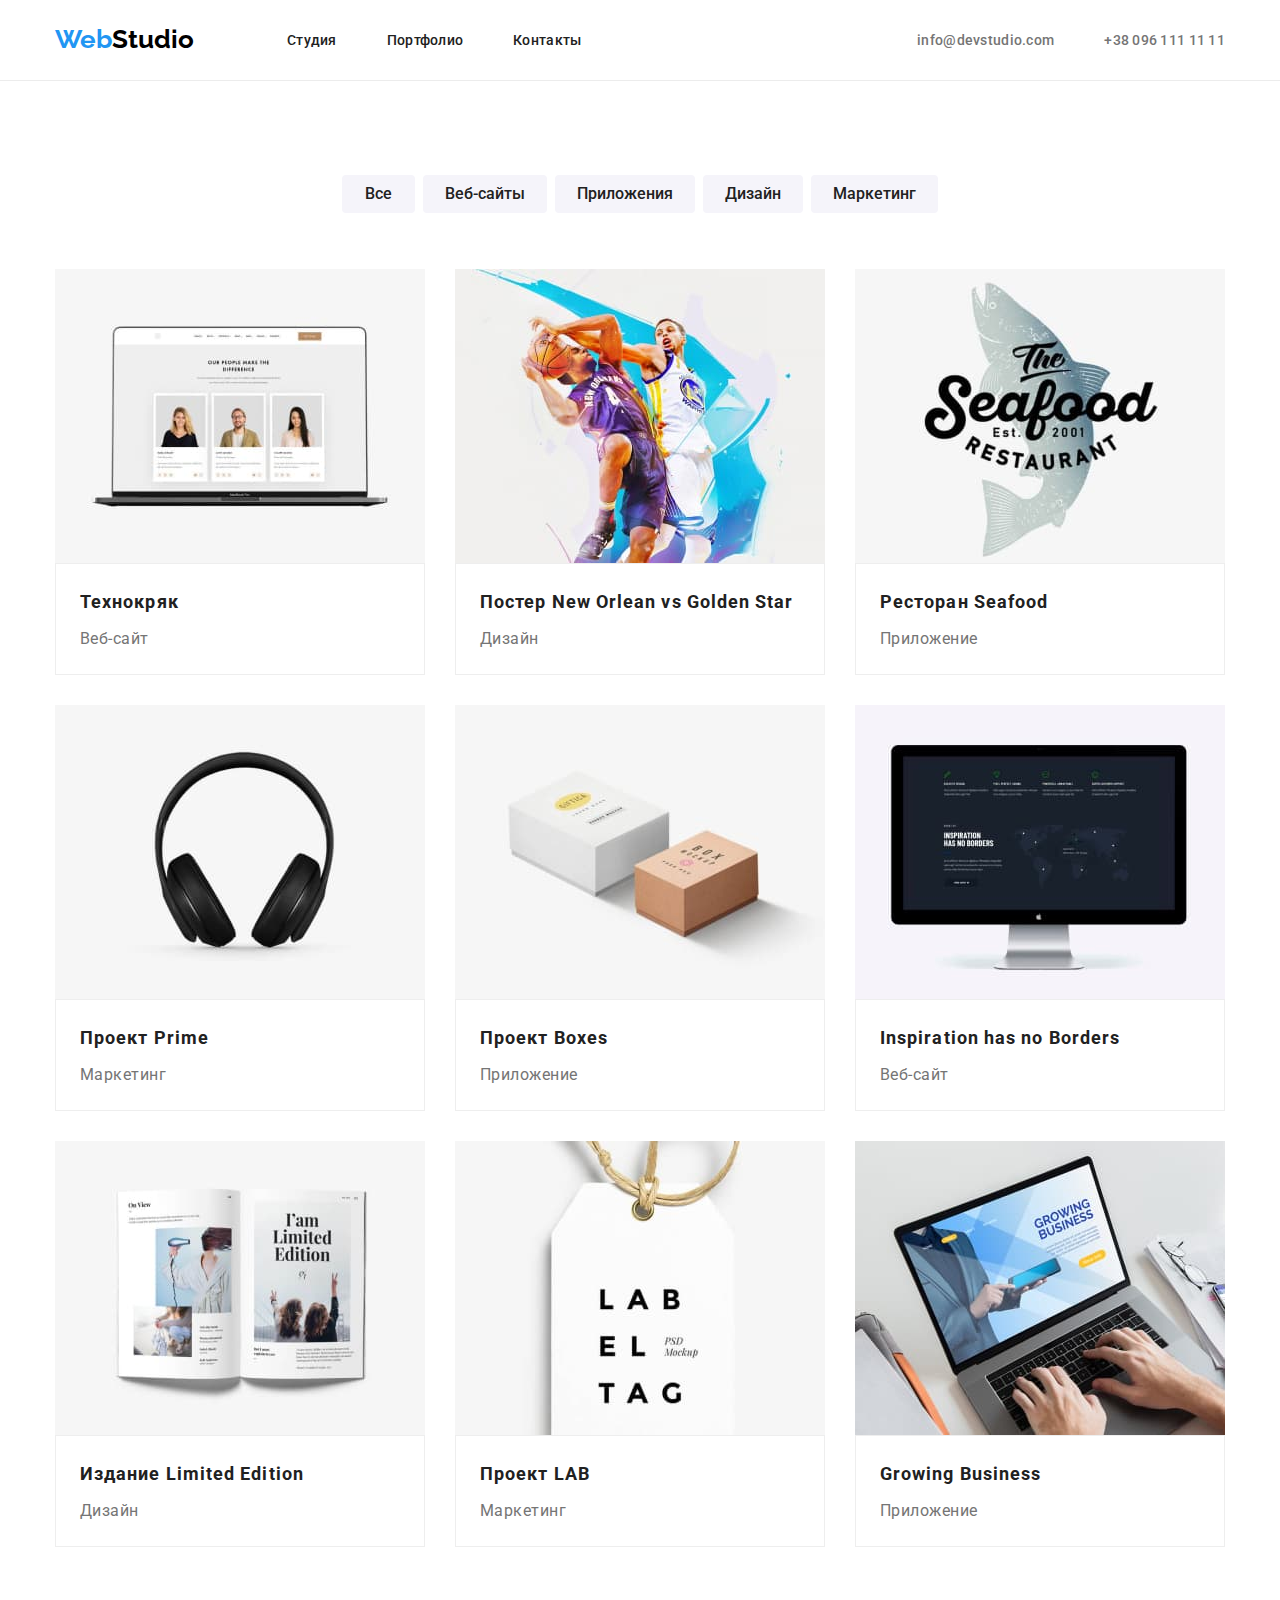
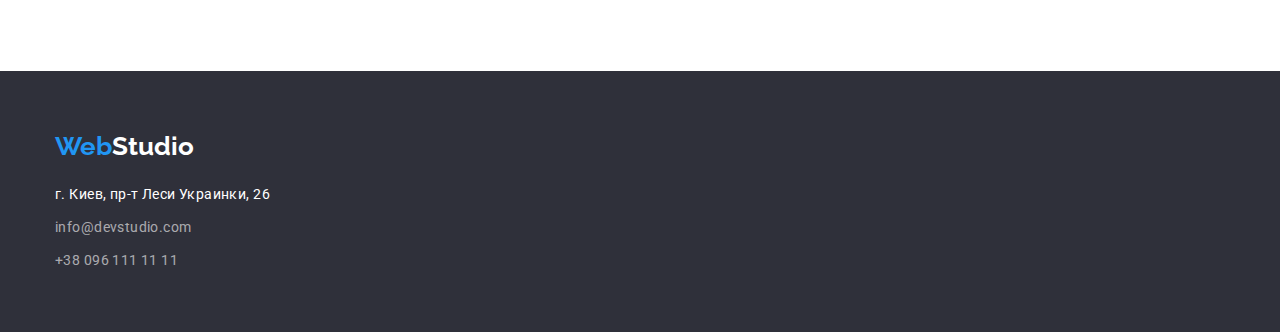
==== commit a7f3c33f: "fixed" ====
--- a/portfolio.html
+++ b/portfolio.html
@@ -40,7 +40,7 @@
     </header>
 
     <main>
-        <section class="part-sect">
+        <section class="section">
             <div class="container">
                 <h1 class="portfolio_title">Портфолио</h1>
                 
@@ -67,48 +67,66 @@
                 <ul class="cards">
                     <li>
                         <img src="./img/project-1.jpg" alt="Технокряк" width="370">
-                        <h2 class="port-title">Технокряк</h2>
-                        <p class="port-text">Веб-сайт</p>
+                            <div class="card-inf">
+                                <h2 class="port-title">Технокряк</h2>
+                                <p class="port-text">Веб-сайт</p>
+                            </div>
                     </li>
                     <li>
                         <img src="./img/project-2.jpg" alt="Постер New Orlean vs Golden Star" width="370">
-                        <h2 class="port-title">Постер New Orlean vs Golden Star</h2>
-                        <p class="port-text">Дизайн</p>
+                            <div class="card-inf">
+                                <h2 class="port-title">Постер New Orlean vs Golden Star</h2>
+                                <p class="port-text">Дизайн</p>
+                            </div>
                     </li>
                     <li>
                         <img src="./img/project-3.jpg" alt="Ресторан Seafood" width="370">
-                        <h2 class="port-title">Ресторан Seafood</h2>
-                        <p class="port-text">Приложение</p>
+                            <div class="card-inf">
+                                <h2 class="port-title">Ресторан Seafood</h2>
+                                <p class="port-text">Приложение</p>
+                            </div>
                     </li>
                     <li>
                         <img src="./img/project-4.jpg" alt="Проект Prime" width="370">
-                        <h2 class="port-title">Проект Prime</h2>
-                        <p class="port-text">Маркетинг</p>
+                            <div class="card-inf">
+                                <h2 class="port-title">Проект Prime</h2>
+                                <p class="port-text">Маркетинг</p>
+                            </div>
                     </li>
                     <li>
                         <img src="./img/project-5.jpg" alt="Проект Boxes" width="370">
-                        <h2 class="port-title">Проект Boxes</h2>
-                        <p class="port-text">Приложение</p>
+                            <div class="card-inf">
+                                <h2 class="port-title">Проект Boxes</h2>
+                                <p class="port-text">Приложение</p>
+                            </div>
                     </li>
                     <li>
                         <img src="./img/project-6.jpg" alt="Inspiration has no Borders" width="370">
-                        <h2 class="port-title">Inspiration has no Borders</h2>
-                        <p class="port-text">Веб-сайт</p>
+                            <div class="card-inf">
+                                <h2 class="port-title">Inspiration has no Borders</h2>
+                                <p class="port-text">Веб-сайт</p>
+                            </div>
                     </li>
                     <li>
                         <img src="./img/project-7.jpg" alt="Издание Limited Edition" width="370">
-                        <h2 class="port-title">Издание Limited Edition</h2>
-                        <p class="port-text">Дизайн</p>
+                            <div class="card-inf">
+                                <h2 class="port-title">Издание Limited Edition</h2>
+                                <p class="port-text">Дизайн</p>
+                            </div>
                     </li>
                     <li>
                         <img src="./img/project-8.jpg" alt="Проект LAB" width="370">
-                        <h2 class="port-title">Проект LAB</h2>
-                        <p class="port-text">Маркетинг</p>
+                            <div class="card-inf">
+                                <h2 class="port-title">Проект LAB</h2>
+                                <p class="port-text">Маркетинг</p>
+                            </div>
                     </li>
                     <li>
                         <img src="./img/project-9.jpg" alt="Growing Business" width="370">
-                        <h2 class="port-title">Growing Business</h2>
-                        <p class="port-text">Приложение</p>
+                            <div class="card-inf">
+                                <h2 class="port-title">Growing Business</h2>
+                                <p class="port-text">Приложение</p>
+                            </div>
                     </li>
                 </ul>
             </div>
--- a/css/styles.css
+++ b/css/styles.css
@@ -63,7 +63,7 @@
 
 header {
   background-color: var(--header-color);
-  border: 1px solid #ececec;
+  border-bottom: 1px solid #ececec;
 }
 
 .main-nav {
@@ -190,6 +190,9 @@
 .pluses {
   display: flex;
 }
+.pluses li {
+  width: 270px;
+}
 
 .pluses li:not(:last-child) {
   margin-right: 30px;
@@ -249,7 +252,7 @@
   letter-spacing: 0.03em;
   color: #212121;
 
-  margin-top: 30px;
+  margin-top: 0;
   margin-bottom: 10px;
 }
 
@@ -258,8 +261,11 @@
   line-height: 19px;
   letter-spacing: 0.03em;
   color: rgba(117, 117, 117, 1);
-
-  margin-bottom: 30px;
+}
+
+.team-inf {
+  padding-top: 30px;
+  padding-bottom: 30px;
 }
 
 .team-list {
@@ -309,9 +315,6 @@
 }
 
 /* ПОРТФОЛИО */
-.part-sect {
-  margin-top: 100px;
-}
 
 .portfolio_title {
   display: none;
@@ -358,9 +361,9 @@
 
 .cards li {
   background: #ffffff;
-  border: 1px solid #eeeeee;
   box-sizing: border-box;
   cursor: pointer;
+  width: 370px;
 
   margin-right: 30px;
   margin-bottom: 30px;
@@ -368,6 +371,12 @@
 
 .cards li:nth-child(3n) {
   margin-right: 0;
+}
+
+.card-inf {
+  border: 1px solid #eeeeee;
+  padding: 20px 24px;
+  text-align: left;
 }
 
 .port-title {
@@ -376,21 +385,11 @@
   line-height: 36px;
   letter-spacing: 0.06em;
   color: #212121;
-
-  text-align: left;
-  padding-left: 24px;
-  padding-right: 24px;
-  margin-bottom: 4px;
-  margin-top: 20px;
+  margin: 0 0 4px 0;
 }
 .port-text {
   font-size: 16px;
   line-height: 30px;
   letter-spacing: 0.03em;
   color: #757575;
-
-  text-align: left;
-  padding-left: 24px;
-  padding-right: 24px;
-  margin-bottom: 20px;
-}
+}
